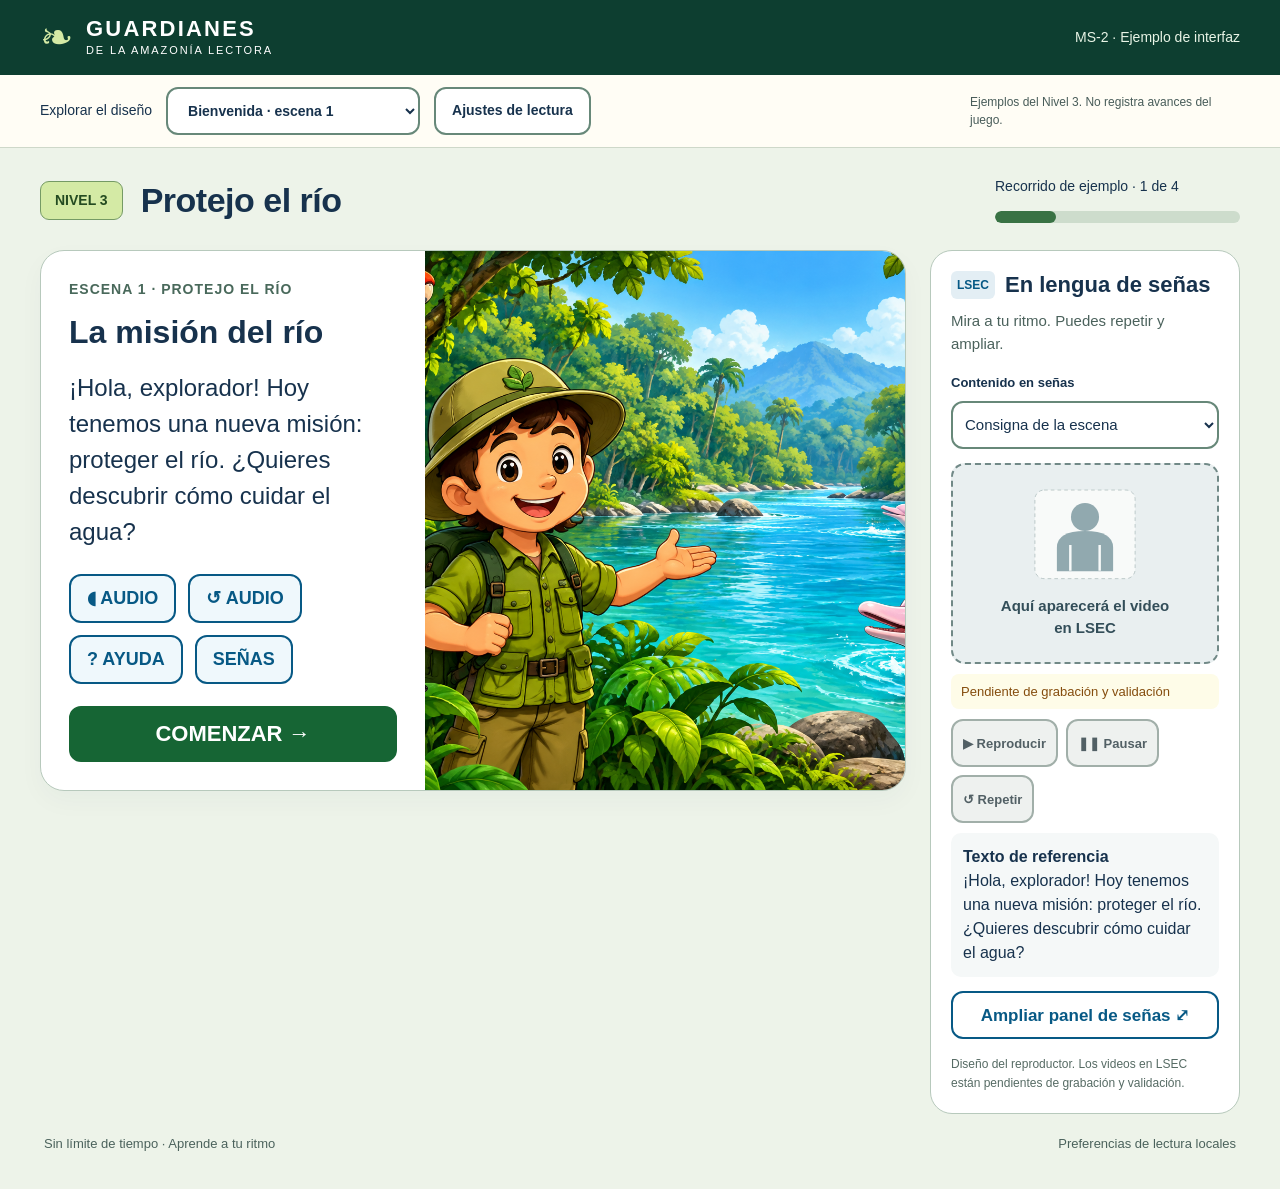
==== prototipo/index.html @ 0db3e6d5 "Documenta MS-2 y agrega prototipo de interfaces con cobertura LSEC" ====
<!doctype html>
<html lang="es"><head><meta charset="utf-8"><meta name="viewport" content="width=device-width,initial-scale=1"><meta name="color-scheme" content="light"><title>Guardianes · MS-2 · Diseño con LSEC</title><link rel="stylesheet" href="styles.css"></head>
<body>
<a class="skip" href="#screen-title">Ir a la actividad</a>
<header class="brand"><div class="brandmark" aria-hidden="true">❧</div><div><strong>GUARDIANES</strong><span>DE LA AMAZONÍA LECTORA</span></div><span class="edition">MS-2 · Ejemplo de interfaz</span></header>
<div class="reviewbar"><label for="screen-picker">Explorar el diseño</label><select id="screen-picker"><option value="welcome">Bienvenida · escena 1</option><option value="single">Una respuesta · escena 2</option><option value="multi">Varias respuestas · escena 11</option><option value="reward">Recompensa · escena 12</option><option value="teacher">Reporte docente · estados</option></select><button id="settings" class="small">Ajustes de lectura</button><span>Ejemplos del Nivel 3. No registra avances del juego.</span></div>
<main class="shell"><div class="levelbar"><div><span class="leveltag">NIVEL 3</span><h1>Protejo el río</h1></div><div class="journey"><span id="journey-label">Recorrido de ejemplo · 1 de 4</span><progress id="journey-progress" max="4" value="1" aria-labelledby="journey-label"></progress></div></div>
<div class="workspace"><section class="game" aria-label="Actividad"><div id="screen"></div></section>
<aside id="sign-panel" class="sign-panel" aria-labelledby="sign-title"><div class="sign-top"><span class="badge">LSEC</span><h2 id="sign-title">En lengua de señas</h2></div><p class="sign-intro">Mira a tu ritmo. Puedes repetir y ampliar.</p><label for="sign-context">Contenido en señas</label><select id="sign-context"></select><div id="sign-content"></div><button id="sign-expand" class="secondary full">Ampliar panel de señas ⤢</button><p class="prototype-note">Diseño del reproductor. Los videos en LSEC están pendientes de grabación y validación.</p></aside></div>
<footer class="game-footer"><span>Sin límite de tiempo · Aprende a tu ritmo</span><span id="save-state" role="status">Preferencias de lectura locales</span></footer></main>
<div id="announcer" class="sr-only" role="status" aria-live="polite" aria-atomic="true"></div>
<dialog id="help-dialog" aria-labelledby="help-title"><div class="dialog-head"><h2 id="help-title">Una pista para ti</h2><button data-close="help-dialog" aria-label="Cerrar ayuda">✕</button></div><p id="help-text"></p><div class="row"><button id="help-sign" class="secondary">Ver esta ayuda en señas</button><button data-close="help-dialog" class="primary">Volver a la actividad</button></div></dialog>
<dialog id="sign-dialog" aria-labelledby="sign-dialog-title"><div class="dialog-head"><h2 id="sign-dialog-title">Lengua de señas ecuatoriana</h2><button data-close="sign-dialog" aria-label="Cerrar panel ampliado">✕</button></div><div id="expanded-sign"></div><button data-close="sign-dialog" class="primary">Volver a la actividad</button></dialog>
<dialog id="settings-dialog" aria-labelledby="settings-title"><div class="dialog-head"><h2 id="settings-title">Ajustes de lectura</h2><button data-close="settings-dialog" aria-label="Cerrar ajustes">✕</button></div><label class="setting"><input type="checkbox" id="large-text"> Texto más grande</label><label class="setting"><input type="checkbox" id="reduce-motion"> Reducir movimiento</label><p>Las respuestas siempre se muestran por escrito. El audio se reproduce solo cuando lo eliges.</p><div class="row"><button id="settings-sign" class="secondary">Ver ajustes en señas</button><button data-close="settings-dialog" class="primary">Guardar y volver</button></div></dialog>
<script src="core.js"></script><script src="data.js"></script><script src="app.js"></script>
</body></html>
---- prototipo/styles.css ----
:root{--ink:#17324d;--green:#166534;--blue:#075985;--line:#678879;--pale:#edf5e9;--focus:#111827;--student:24px}*{box-sizing:border-box}body{margin:0;background:#edf3e9;color:var(--ink);font-family:Arial,sans-serif;line-height:1.5}button,select,input{font:inherit}button,select{min-height:48px;border:2px solid var(--line);border-radius:12px;background:white;color:var(--ink);padding:9px 16px;cursor:pointer;font-weight:700}button:hover{filter:brightness(.97)}button:disabled{cursor:not-allowed;color:#526065;background:#eef1ef;border-color:#a1afa9}button:focus-visible,select:focus-visible,a:focus-visible,input:focus-visible{outline:3px solid var(--focus);outline-offset:4px;box-shadow:0 0 0 3px white}a{color:var(--blue)}.skip{position:absolute;top:-100px;background:white;padding:16px;z-index:10}.skip:focus{top:0}.brand{display:flex;align-items:center;gap:12px;padding:16px 40px;background:#0d3e30;color:white}.brandmark{font-size:40px;color:#d4eaa5;line-height:1}.brand strong{display:block;font-size:22px;letter-spacing:2.2px;line-height:1.2}.brand span:not(.edition){display:block;font-size:11px;letter-spacing:1.9px}.edition{margin-left:auto;font-size:14px;color:#e8f4e6}.reviewbar{display:flex;align-items:center;gap:14px;flex-wrap:wrap;padding:12px 40px;background:#fffdf5;border-bottom:1px solid #ced8c9;font-size:14px}.reviewbar select{min-width:240px}.reviewbar>span{margin-left:auto;max-width:270px;color:#485c59;font-size:12px}.shell{max-width:1600px;margin:0 auto;padding:28px 40px 16px}.levelbar{display:flex;justify-content:space-between;align-items:center;gap:20px;margin-bottom:24px}.levelbar>div:first-child{display:flex;align-items:center;gap:18px}.leveltag{background:#d4eaa5;color:#244b21;border:1px solid #759a65;padding:8px 14px;border-radius:9px;font-size:14px;font-weight:800;white-space:nowrap}h1{font-size:34px;line-height:1.2;margin:0;letter-spacing:-.5px}h2{line-height:1.25;margin:0 0 18px}.journey{font-size:14px;min-width:245px}.journey span{display:block;margin-bottom:8px}progress{width:100%;height:12px;border:0;border-radius:10px;overflow:hidden;background:#cddccc}progress::-webkit-progress-bar{background:#cddccc}progress::-webkit-progress-value{background:#397244;border-radius:10px}.workspace{display:grid;grid-template-columns:minmax(0,1fr) 310px;gap:24px;align-items:start}.game{border:1px solid #b7c9bc;background:white;border-radius:24px;overflow:hidden;box-shadow:0 10px 26px #17324d09;min-width:0}.game-inner{padding:28px}.scene-kicker{font-size:14px;font-weight:700;color:#49695b;letter-spacing:1px;margin:0 0 12px}.student{font-size:var(--student);line-height:1.5}.student h2{font-size:32px}.welcome-layout{display:grid;grid-template-columns:1fr 1.25fr;min-height:500px}.welcome-copy{padding:28px}.welcome-copy p{margin-top:0}.hero{width:100%;height:100%;object-fit:cover;object-position:36% center;min-height:410px}.support-row{display:flex;gap:12px;flex-wrap:wrap;margin:22px 0}.support-row button{background:#eff8fc;border-color:var(--blue);color:var(--blue);font-size:18px}.primary{background:var(--green);border-color:var(--green);color:white;min-height:56px;font-size:22px}.secondary{background:white;color:var(--blue);border-color:var(--blue);font-size:17px}.full{width:100%}.row{display:flex;gap:12px;flex-wrap:wrap;align-items:center}.scene-image{height:165px;background-image:url('assets/guardian-rio.png');background-size:cover;background-position:center 48%;border-bottom:1px solid #b7c9bc}.instructions{margin:0 0 8px}.hint-label{font-size:18px;color:#465c56;margin:8px 0 22px}.options{display:grid;grid-template-columns:repeat(3,minmax(0,1fr));gap:14px;border:0;padding:0;margin:0 0 24px;min-width:0}.options.multi{grid-template-columns:repeat(2,minmax(0,1fr))}.options legend{font-size:18px;margin-bottom:12px}.option{display:flex;flex-direction:column;align-items:center;justify-content:center;padding:14px 10px;background:#fbfdf9;border:2px solid #678879;border-radius:16px;position:relative;font-size:21px;font-weight:700;text-align:center;cursor:pointer;min-height:174px;gap:8px;overflow-wrap:anywhere}.option:hover{background:#f0f7f1}.option:has(input:checked){background:#dbeafe;border-color:#1d4ed8;color:#17324d;box-shadow:inset 0 0 0 1px #1d4ed8}.option:has(input:focus-visible){outline:3px solid #111827;outline-offset:4px;box-shadow:0 0 0 3px white}.option input{appearance:auto;width:24px;height:24px;margin:0;position:absolute;top:12px;left:12px;accent-color:#1d4ed8}.option svg{width:76px;height:76px;margin-top:14px}.option .chosen{font-size:14px;min-height:21px;visibility:hidden}.option:has(input:checked) .chosen{visibility:visible}.option:has(input:disabled){cursor:default}.feedback{margin:20px 0;padding:18px;border:2px solid;border-radius:14px;font-size:22px;line-height:1.5}.feedback.good{color:#166534;background:#f0fdf4}.feedback.retry{color:#9f1239;background:#fff1f2}.feedback.info{color:#854d0e;background:#fefce8}.feedback p{margin:0 0 12px}.sign-panel{background:#fff;border:1px solid #b7c9bc;border-radius:22px;padding:20px;min-width:0}.sign-top{display:flex;align-items:flex-start;gap:10px}.sign-top h2{font-size:22px;margin-bottom:12px}.badge{background:#e3eef4;color:#075985;font-weight:800;font-size:12px;padding:5px 6px;border-radius:6px}.sign-intro{font-size:15px;color:#4b625c;margin:0 0 18px}.sign-panel label{display:block;font-size:13px;font-weight:700;margin-bottom:8px}.sign-panel select{width:100%;font-size:15px;font-weight:400;margin-bottom:14px;padding:8px}.sign-stage{display:flex;align-items:center;justify-content:center;flex-direction:column;gap:10px;aspect-ratio:4/3;background:#e9eff0;border:2px dashed #718987;border-radius:14px;padding:12px;text-align:center;overflow:hidden;color:#334e59}.sign-stage svg{max-height:110px;width:110px}.sign-stage p{font-size:15px;font-weight:700;margin:0}.sign-stage video{width:100%;height:100%;object-fit:contain}.clip-status{margin:10px 0;font-size:13px;color:#854d0e;background:#fefce8;border-radius:8px;padding:8px 10px}.transcript{font-size:16px;margin:10px 0 14px;padding:12px;background:#f5f8f8;border-radius:10px;line-height:1.5}.clip-controls{display:flex;gap:8px;flex-wrap:wrap;margin:10px 0}.clip-controls button{font-size:13px;padding:6px 10px}.prototype-note{font-size:12px;color:#566b64;line-height:1.55;margin:16px 0 0}.game-footer{display:flex;justify-content:space-between;gap:12px;flex-wrap:wrap;font-size:13px;color:#4b625c;padding:20px 4px}.reward{text-align:center;padding:40px 30px}.reward .medal{display:inline-flex;background:#fdf3c7;padding:22px;border-radius:100%;border:6px solid #d9ab32;margin-bottom:20px}.reward .medal svg{width:94px;height:94px}.reward p{text-align:left}.reward h2{font-size:32px}.teacher{padding:30px;font-size:20px}.teacher select{display:block;margin:16px 0}.report-state{background:#f5f8f5;padding:28px;border:2px solid #678879;border-radius:14px;margin:20px 0}.report-state h3{margin-top:0}.small{font-size:14px}.setting{display:flex;align-items:center;gap:14px;font-size:24px;padding:12px 0;cursor:pointer}.setting input{width:28px;height:28px;accent-color:var(--green)}dialog{width:min(760px,calc(100% - 32px));max-height:calc(100dvh - 40px);border:2px solid #517966;border-radius:22px;padding:28px;color:var(--ink);box-shadow:0 15px 80px #102c3b55}dialog::backdrop{background:#102a26aa}.dialog-head{display:flex;gap:16px;align-items:center;justify-content:space-between;margin-bottom:24px}.dialog-head h2{margin:0;font-size:28px}dialog p{font-size:24px}#sign-dialog{width:min(850px,calc(100% - 32px))}#expanded-sign .sign-stage{max-width:540px;margin:auto}#expanded-sign .sign-stage svg{width:200px;max-height:200px}#expanded-sign .transcript{font-size:24px}.sr-only{position:absolute;width:1px;height:1px;padding:0;margin:-1px;overflow:hidden;clip:rect(0,0,0,0);white-space:nowrap;border:0}[hidden]{display:none!important}body.large{--student:30px}body.large .option{font-size:26px}body.large .student h2{font-size:38px}body.large .primary{font-size:28px}body.large .transcript{font-size:20px}body.large .workspace{grid-template-columns:1fr}body.large .sign-panel{max-width:none}body.large .welcome-layout{grid-template-columns:1fr}body.large .hero{max-height:340px}.reduced *{animation:none!important;transition:none!important;scroll-behavior:auto!important}@media(prefers-reduced-motion:reduce){*{animation:none!important;transition:none!important}}@media(max-width:1200px){.welcome-layout{grid-template-columns:1fr}.welcome-layout .hero{max-height:300px;min-height:0;aspect-ratio:2/1}.options{grid-template-columns:1fr}.option{min-height:112px;flex-direction:row;gap:20px;justify-content:flex-start;text-align:left;padding-left:48px}.option svg{margin:0;flex-shrink:0}.option input{top:44px}.chosen{display:none}.options.multi{grid-template-columns:1fr}}@media(max-width:900px){.workspace{grid-template-columns:1fr}.sign-stage{max-height:300px}.shell{padding:22px 20px}.brand,.reviewbar{padding-left:20px;padding-right:20px}.reviewbar>span{margin-left:0;max-width:none}.welcome-layout{grid-template-columns:1fr 1fr}.welcome-layout .hero{height:100%;max-height:none;aspect-ratio:auto}.options{grid-template-columns:repeat(3,minmax(0,1fr))}.option{flex-direction:column;text-align:center;justify-content:center;padding:20px 8px 10px;gap:8px;min-height:170px}.option input{top:12px}.options.multi{grid-template-columns:repeat(2,minmax(0,1fr))}.option svg{margin-top:12px}.sign-panel{padding:22px}.sign-panel select{max-width:500px}.sign-panel .sign-stage{max-width:420px;margin:auto}.levelbar{align-items:flex-start}.journey{min-width:180px}}@media(max-width:600px){.shell{padding:18px 12px}.brand{padding:14px 16px}.brand strong{font-size:18px}.brand span:not(.edition){font-size:9px;letter-spacing:1.4px}.edition{display:none}.reviewbar{padding:12px;gap:10px}.reviewbar select{min-width:0;width:100%}.levelbar{display:block;margin-bottom:18px}.levelbar>div:first-child{gap:10px}.levelbar h1{font-size:27px}.leveltag{font-size:12px;padding:8px}.journey{margin-top:15px}.welcome-layout{grid-template-columns:1fr}.welcome-copy,.game-inner,.teacher{padding:22px 18px}.welcome-layout .hero{height:auto;aspect-ratio:3/2;min-height:0}.options,.options.multi{grid-template-columns:1fr}.option{flex-direction:row;justify-content:flex-start;text-align:left;min-height:118px;padding-left:48px;gap:16px}.option input{top:44px}.option svg{margin:0;flex-shrink:0}.student h2{font-size:28px}.support-row{gap:12px}.support-row button{flex:1;padding:10px;font-size:17px}.primary{width:100%}.scene-image{height:140px}dialog{padding:20px}.dialog-head{align-items:flex-start}.dialog-head h2{font-size:25px}.reward{padding:30px 20px}.game-footer{font-size:12px}.row>*{max-width:100%}.reviewbar>span{font-size:12px}}
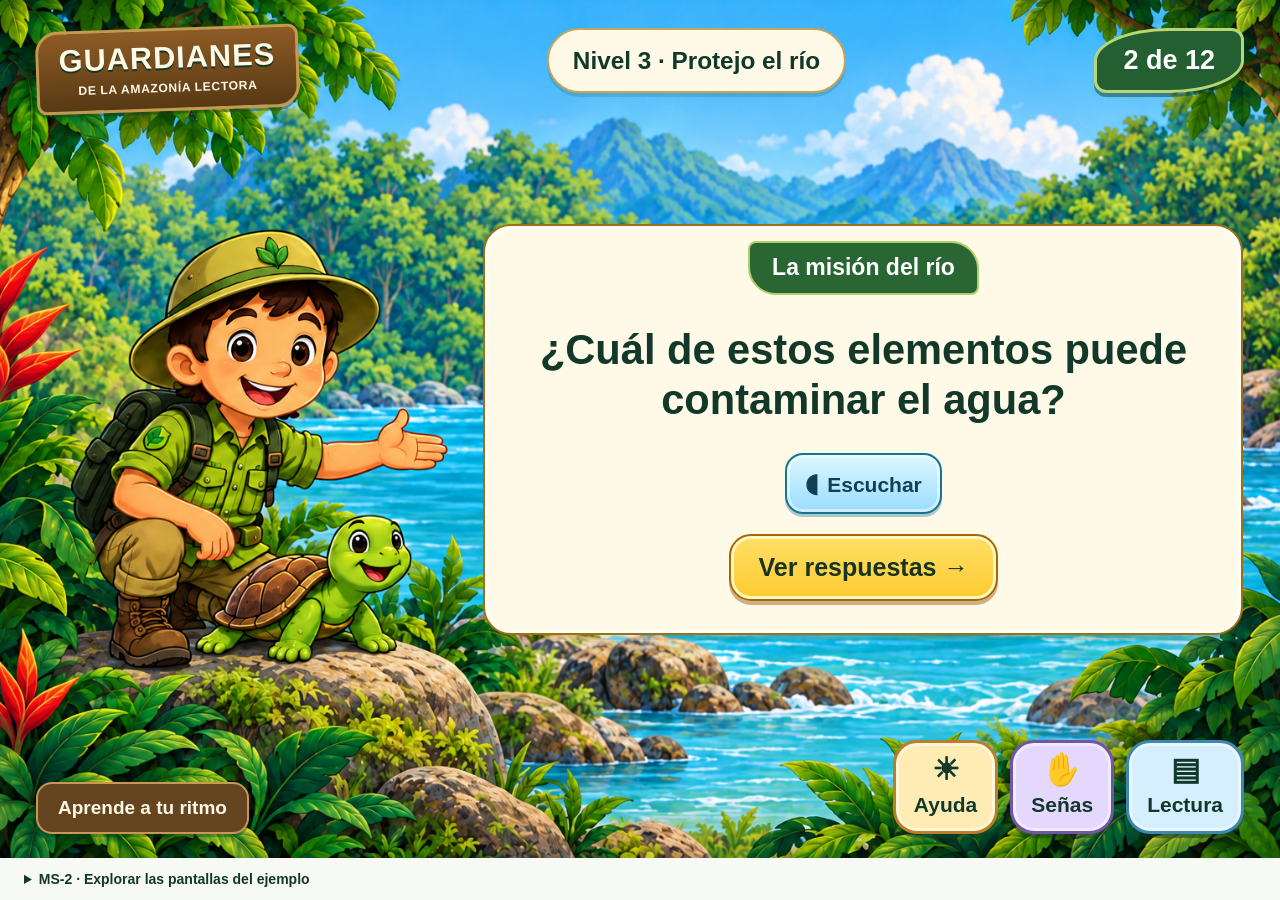
==== commit c5c4f01b: "Define MS-2 con presentacion por etapas y apoyos LSEC" ====
--- a/prototipo/index.html
+++ b/prototipo/index.html
@@ -1,16 +1,16 @@
 <!doctype html>
-<html lang="es"><head><meta charset="utf-8"><meta name="viewport" content="width=device-width,initial-scale=1"><meta name="color-scheme" content="light"><title>Guardianes · MS-2 · Diseño con LSEC</title><link rel="stylesheet" href="styles.css"></head>
+<html lang="es"><head><meta charset="utf-8"><meta name="viewport" content="width=device-width,initial-scale=1"><meta name="color-scheme" content="light"><title>MS-2 · Guardianes de la Amazonía Lectora</title><link rel="stylesheet" href="styles.css"></head>
 <body>
 <a class="skip" href="#screen-title">Ir a la actividad</a>
-<header class="brand"><div class="brandmark" aria-hidden="true">❧</div><div><strong>GUARDIANES</strong><span>DE LA AMAZONÍA LECTORA</span></div><span class="edition">MS-2 · Ejemplo de interfaz</span></header>
-<div class="reviewbar"><label for="screen-picker">Explorar el diseño</label><select id="screen-picker"><option value="welcome">Bienvenida · escena 1</option><option value="single">Una respuesta · escena 2</option><option value="multi">Varias respuestas · escena 11</option><option value="reward">Recompensa · escena 12</option><option value="teacher">Reporte docente · estados</option></select><button id="settings" class="small">Ajustes de lectura</button><span>Ejemplos del Nivel 3. No registra avances del juego.</span></div>
-<main class="shell"><div class="levelbar"><div><span class="leveltag">NIVEL 3</span><h1>Protejo el río</h1></div><div class="journey"><span id="journey-label">Recorrido de ejemplo · 1 de 4</span><progress id="journey-progress" max="4" value="1" aria-labelledby="journey-label"></progress></div></div>
-<div class="workspace"><section class="game" aria-label="Actividad"><div id="screen"></div></section>
-<aside id="sign-panel" class="sign-panel" aria-labelledby="sign-title"><div class="sign-top"><span class="badge">LSEC</span><h2 id="sign-title">En lengua de señas</h2></div><p class="sign-intro">Mira a tu ritmo. Puedes repetir y ampliar.</p><label for="sign-context">Contenido en señas</label><select id="sign-context"></select><div id="sign-content"></div><button id="sign-expand" class="secondary full">Ampliar panel de señas ⤢</button><p class="prototype-note">Diseño del reproductor. Los videos en LSEC están pendientes de grabación y validación.</p></aside></div>
-<footer class="game-footer"><span>Sin límite de tiempo · Aprende a tu ritmo</span><span id="save-state" role="status">Preferencias de lectura locales</span></footer></main>
+<div class="scene">
+<header class="header"><div class="wordmark"><strong>GUARDIANES</strong><span>DE LA AMAZONÍA LECTORA</span></div><div class="level">Nivel 3 · Protejo el río</div><div class="progress" id="progress-label" aria-label="Escena 2 de 12">2 de 12</div></header>
+<main id="screen" class="activity" aria-label="Actividad del río"></main>
+<footer class="scene-footer"><span class="pace">Aprende a tu ritmo</span><nav class="utilities" aria-label="Apoyos de la actividad"><button id="help" class="utility help" aria-haspopup="dialog"><span aria-hidden="true">☀</span>Ayuda</button><button id="sign" class="utility sign" aria-haspopup="dialog"><span aria-hidden="true">✋</span>Señas</button><button id="settings" class="utility reading" aria-haspopup="dialog"><span aria-hidden="true">▤</span>Lectura</button></nav></footer>
+</div>
+<details class="review"><summary>MS-2 · Explorar las pantallas del ejemplo</summary><div class="review-content"><label for="screen-picker">Pantalla</label><select id="screen-picker"><option value="single">Pregunta · escena 2</option><option value="welcome">Bienvenida · escena 1</option><option value="multi">Varias respuestas · escena 11</option><option value="reward">Recompensa · escena 12</option><option value="teacher">Reporte docente</option></select><p>Prototipo de interfaz. Las escenas 1, 2, 11 y 12 son ejemplos independientes del Nivel 3. No registra el progreso del juego. Los videos LSEC requieren grabación y validación.</p></div></details>
 <div id="announcer" class="sr-only" role="status" aria-live="polite" aria-atomic="true"></div>
-<dialog id="help-dialog" aria-labelledby="help-title"><div class="dialog-head"><h2 id="help-title">Una pista para ti</h2><button data-close="help-dialog" aria-label="Cerrar ayuda">✕</button></div><p id="help-text"></p><div class="row"><button id="help-sign" class="secondary">Ver esta ayuda en señas</button><button data-close="help-dialog" class="primary">Volver a la actividad</button></div></dialog>
-<dialog id="sign-dialog" aria-labelledby="sign-dialog-title"><div class="dialog-head"><h2 id="sign-dialog-title">Lengua de señas ecuatoriana</h2><button data-close="sign-dialog" aria-label="Cerrar panel ampliado">✕</button></div><div id="expanded-sign"></div><button data-close="sign-dialog" class="primary">Volver a la actividad</button></dialog>
-<dialog id="settings-dialog" aria-labelledby="settings-title"><div class="dialog-head"><h2 id="settings-title">Ajustes de lectura</h2><button data-close="settings-dialog" aria-label="Cerrar ajustes">✕</button></div><label class="setting"><input type="checkbox" id="large-text"> Texto más grande</label><label class="setting"><input type="checkbox" id="reduce-motion"> Reducir movimiento</label><p>Las respuestas siempre se muestran por escrito. El audio se reproduce solo cuando lo eliges.</p><div class="row"><button id="settings-sign" class="secondary">Ver ajustes en señas</button><button data-close="settings-dialog" class="primary">Guardar y volver</button></div></dialog>
-<script src="core.js"></script><script src="data.js"></script><script src="app.js"></script>
+<dialog id="help-dialog" aria-labelledby="help-title"><div class="dialog-head"><h2 id="help-title">☀ Una pista</h2><button data-close="help-dialog" class="close" aria-label="Cerrar ayuda">×</button></div><p id="help-text" class="hint-text"></p><div class="dialog-actions"><button id="help-audio" class="audio">Escuchar pista</button><button id="help-sign" class="subtle">Ver pista en señas</button><button data-close="help-dialog" class="primary">¡Voy a intentarlo!</button></div></dialog>
+<dialog id="sign-dialog" aria-labelledby="sign-title"><div class="dialog-head"><h2 id="sign-title">Lengua de señas</h2><button data-close="sign-dialog" class="close" aria-label="Cerrar señas">×</button></div><p class="subheading">Lengua de señas ecuatoriana · LSEC</p><label for="sign-context">Contenido de esta actividad</label><select id="sign-context"></select><div id="sign-content"></div><button data-close="sign-dialog" class="primary return">Volver a la actividad</button></dialog>
+<dialog id="settings-dialog" aria-labelledby="settings-title"><div class="dialog-head"><h2 id="settings-title">Lectura</h2><button data-close="settings-dialog" class="close" aria-label="Cerrar lectura">×</button></div><label class="setting"><input type="checkbox" id="large-text">Texto más grande</label><label class="setting"><input type="checkbox" id="reduce-motion">Reducir movimiento</label><p>Lee o escucha a tu ritmo. Puedes repetir la consigna y abrir las señas cuando lo necesites.</p><p id="save-state" class="save-state" role="status">Preferencias de lectura locales</p><div class="dialog-actions"><button id="settings-sign" class="subtle">Ver ajustes en señas</button><button data-close="settings-dialog" class="primary">Guardar y volver</button></div></dialog>
+<script src="core.js"></script><script src="data.js"></script><script src="icons.js"></script><script src="app.js"></script>
 </body></html>
--- a/prototipo/styles.css
+++ b/prototipo/styles.css
@@ -1 +1,8 @@
-:root{--ink:#17324d;--green:#166534;--blue:#075985;--line:#678879;--pale:#edf5e9;--focus:#111827;--student:24px}*{box-sizing:border-box}body{margin:0;background:#edf3e9;color:var(--ink);font-family:Arial,sans-serif;line-height:1.5}button,select,input{font:inherit}button,select{min-height:48px;border:2px solid var(--line);border-radius:12px;background:white;color:var(--ink);padding:9px 16px;cursor:pointer;font-weight:700}button:hover{filter:brightness(.97)}button:disabled{cursor:not-allowed;color:#526065;background:#eef1ef;border-color:#a1afa9}button:focus-visible,select:focus-visible,a:focus-visible,input:focus-visible{outline:3px solid var(--focus);outline-offset:4px;box-shadow:0 0 0 3px white}a{color:var(--blue)}.skip{position:absolute;top:-100px;background:white;padding:16px;z-index:10}.skip:focus{top:0}.brand{display:flex;align-items:center;gap:12px;padding:16px 40px;background:#0d3e30;color:white}.brandmark{font-size:40px;color:#d4eaa5;line-height:1}.brand strong{display:block;font-size:22px;letter-spacing:2.2px;line-height:1.2}.brand span:not(.edition){display:block;font-size:11px;letter-spacing:1.9px}.edition{margin-left:auto;font-size:14px;color:#e8f4e6}.reviewbar{display:flex;align-items:center;gap:14px;flex-wrap:wrap;padding:12px 40px;background:#fffdf5;border-bottom:1px solid #ced8c9;font-size:14px}.reviewbar select{min-width:240px}.reviewbar>span{margin-left:auto;max-width:270px;color:#485c59;font-size:12px}.shell{max-width:1600px;margin:0 auto;padding:28px 40px 16px}.levelbar{display:flex;justify-content:space-between;align-items:center;gap:20px;margin-bottom:24px}.levelbar>div:first-child{display:flex;align-items:center;gap:18px}.leveltag{background:#d4eaa5;color:#244b21;border:1px solid #759a65;padding:8px 14px;border-radius:9px;font-size:14px;font-weight:800;white-space:nowrap}h1{font-size:34px;line-height:1.2;margin:0;letter-spacing:-.5px}h2{line-height:1.25;margin:0 0 18px}.journey{font-size:14px;min-width:245px}.journey span{display:block;margin-bottom:8px}progress{width:100%;height:12px;border:0;border-radius:10px;overflow:hidden;background:#cddccc}progress::-webkit-progress-bar{background:#cddccc}progress::-webkit-progress-value{background:#397244;border-radius:10px}.workspace{display:grid;grid-template-columns:minmax(0,1fr) 310px;gap:24px;align-items:start}.game{border:1px solid #b7c9bc;background:white;border-radius:24px;overflow:hidden;box-shadow:0 10px 26px #17324d09;min-width:0}.game-inner{padding:28px}.scene-kicker{font-size:14px;font-weight:700;color:#49695b;letter-spacing:1px;margin:0 0 12px}.student{font-size:var(--student);line-height:1.5}.student h2{font-size:32px}.welcome-layout{display:grid;grid-template-columns:1fr 1.25fr;min-height:500px}.welcome-copy{padding:28px}.welcome-copy p{margin-top:0}.hero{width:100%;height:100%;object-fit:cover;object-position:36% center;min-height:410px}.support-row{display:flex;gap:12px;flex-wrap:wrap;margin:22px 0}.support-row button{background:#eff8fc;border-color:var(--blue);color:var(--blue);font-size:18px}.primary{background:var(--green);border-color:var(--green);color:white;min-height:56px;font-size:22px}.secondary{background:white;color:var(--blue);border-color:var(--blue);font-size:17px}.full{width:100%}.row{display:flex;gap:12px;flex-wrap:wrap;align-items:center}.scene-image{height:165px;background-image:url('assets/guardian-rio.png');background-size:cover;background-position:center 48%;border-bottom:1px solid #b7c9bc}.instructions{margin:0 0 8px}.hint-label{font-size:18px;color:#465c56;margin:8px 0 22px}.options{display:grid;grid-template-columns:repeat(3,minmax(0,1fr));gap:14px;border:0;padding:0;margin:0 0 24px;min-width:0}.options.multi{grid-template-columns:repeat(2,minmax(0,1fr))}.options legend{font-size:18px;margin-bottom:12px}.option{display:flex;flex-direction:column;align-items:center;justify-content:center;padding:14px 10px;background:#fbfdf9;border:2px solid #678879;border-radius:16px;position:relative;font-size:21px;font-weight:700;text-align:center;cursor:pointer;min-height:174px;gap:8px;overflow-wrap:anywhere}.option:hover{background:#f0f7f1}.option:has(input:checked){background:#dbeafe;border-color:#1d4ed8;color:#17324d;box-shadow:inset 0 0 0 1px #1d4ed8}.option:has(input:focus-visible){outline:3px solid #111827;outline-offset:4px;box-shadow:0 0 0 3px white}.option input{appearance:auto;width:24px;height:24px;margin:0;position:absolute;top:12px;left:12px;accent-color:#1d4ed8}.option svg{width:76px;height:76px;margin-top:14px}.option .chosen{font-size:14px;min-height:21px;visibility:hidden}.option:has(input:checked) .chosen{visibility:visible}.option:has(input:disabled){cursor:default}.feedback{margin:20px 0;padding:18px;border:2px solid;border-radius:14px;font-size:22px;line-height:1.5}.feedback.good{color:#166534;background:#f0fdf4}.feedback.retry{color:#9f1239;background:#fff1f2}.feedback.info{color:#854d0e;background:#fefce8}.feedback p{margin:0 0 12px}.sign-panel{background:#fff;border:1px solid #b7c9bc;border-radius:22px;padding:20px;min-width:0}.sign-top{display:flex;align-items:flex-start;gap:10px}.sign-top h2{font-size:22px;margin-bottom:12px}.badge{background:#e3eef4;color:#075985;font-weight:800;font-size:12px;padding:5px 6px;border-radius:6px}.sign-intro{font-size:15px;color:#4b625c;margin:0 0 18px}.sign-panel label{display:block;font-size:13px;font-weight:700;margin-bottom:8px}.sign-panel select{width:100%;font-size:15px;font-weight:400;margin-bottom:14px;padding:8px}.sign-stage{display:flex;align-items:center;justify-content:center;flex-direction:column;gap:10px;aspect-ratio:4/3;background:#e9eff0;border:2px dashed #718987;border-radius:14px;padding:12px;text-align:center;overflow:hidden;color:#334e59}.sign-stage svg{max-height:110px;width:110px}.sign-stage p{font-size:15px;font-weight:700;margin:0}.sign-stage video{width:100%;height:100%;object-fit:contain}.clip-status{margin:10px 0;font-size:13px;color:#854d0e;background:#fefce8;border-radius:8px;padding:8px 10px}.transcript{font-size:16px;margin:10px 0 14px;padding:12px;background:#f5f8f8;border-radius:10px;line-height:1.5}.clip-controls{display:flex;gap:8px;flex-wrap:wrap;margin:10px 0}.clip-controls button{font-size:13px;padding:6px 10px}.prototype-note{font-size:12px;color:#566b64;line-height:1.55;margin:16px 0 0}.game-footer{display:flex;justify-content:space-between;gap:12px;flex-wrap:wrap;font-size:13px;color:#4b625c;padding:20px 4px}.reward{text-align:center;padding:40px 30px}.reward .medal{display:inline-flex;background:#fdf3c7;padding:22px;border-radius:100%;border:6px solid #d9ab32;margin-bottom:20px}.reward .medal svg{width:94px;height:94px}.reward p{text-align:left}.reward h2{font-size:32px}.teacher{padding:30px;font-size:20px}.teacher select{display:block;margin:16px 0}.report-state{background:#f5f8f5;padding:28px;border:2px solid #678879;border-radius:14px;margin:20px 0}.report-state h3{margin-top:0}.small{font-size:14px}.setting{display:flex;align-items:center;gap:14px;font-size:24px;padding:12px 0;cursor:pointer}.setting input{width:28px;height:28px;accent-color:var(--green)}dialog{width:min(760px,calc(100% - 32px));max-height:calc(100dvh - 40px);border:2px solid #517966;border-radius:22px;padding:28px;color:var(--ink);box-shadow:0 15px 80px #102c3b55}dialog::backdrop{background:#102a26aa}.dialog-head{display:flex;gap:16px;align-items:center;justify-content:space-between;margin-bottom:24px}.dialog-head h2{margin:0;font-size:28px}dialog p{font-size:24px}#sign-dialog{width:min(850px,calc(100% - 32px))}#expanded-sign .sign-stage{max-width:540px;margin:auto}#expanded-sign .sign-stage svg{width:200px;max-height:200px}#expanded-sign .transcript{font-size:24px}.sr-only{position:absolute;width:1px;height:1px;padding:0;margin:-1px;overflow:hidden;clip:rect(0,0,0,0);white-space:nowrap;border:0}[hidden]{display:none!important}body.large{--student:30px}body.large .option{font-size:26px}body.large .student h2{font-size:38px}body.large .primary{font-size:28px}body.large .transcript{font-size:20px}body.large .workspace{grid-template-columns:1fr}body.large .sign-panel{max-width:none}body.large .welcome-layout{grid-template-columns:1fr}body.large .hero{max-height:340px}.reduced *{animation:none!important;transition:none!important;scroll-behavior:auto!important}@media(prefers-reduced-motion:reduce){*{animation:none!important;transition:none!important}}@media(max-width:1200px){.welcome-layout{grid-template-columns:1fr}.welcome-layout .hero{max-height:300px;min-height:0;aspect-ratio:2/1}.options{grid-template-columns:1fr}.option{min-height:112px;flex-direction:row;gap:20px;justify-content:flex-start;text-align:left;padding-left:48px}.option svg{margin:0;flex-shrink:0}.option input{top:44px}.chosen{display:none}.options.multi{grid-template-columns:1fr}}@media(max-width:900px){.workspace{grid-template-columns:1fr}.sign-stage{max-height:300px}.shell{padding:22px 20px}.brand,.reviewbar{padding-left:20px;padding-right:20px}.reviewbar>span{margin-left:0;max-width:none}.welcome-layout{grid-template-columns:1fr 1fr}.welcome-layout .hero{height:100%;max-height:none;aspect-ratio:auto}.options{grid-template-columns:repeat(3,minmax(0,1fr))}.option{flex-direction:column;text-align:center;justify-content:center;padding:20px 8px 10px;gap:8px;min-height:170px}.option input{top:12px}.options.multi{grid-template-columns:repeat(2,minmax(0,1fr))}.option svg{margin-top:12px}.sign-panel{padding:22px}.sign-panel select{max-width:500px}.sign-panel .sign-stage{max-width:420px;margin:auto}.levelbar{align-items:flex-start}.journey{min-width:180px}}@media(max-width:600px){.shell{padding:18px 12px}.brand{padding:14px 16px}.brand strong{font-size:18px}.brand span:not(.edition){font-size:9px;letter-spacing:1.4px}.edition{display:none}.reviewbar{padding:12px;gap:10px}.reviewbar select{min-width:0;width:100%}.levelbar{display:block;margin-bottom:18px}.levelbar>div:first-child{gap:10px}.levelbar h1{font-size:27px}.leveltag{font-size:12px;padding:8px}.journey{margin-top:15px}.welcome-layout{grid-template-columns:1fr}.welcome-copy,.game-inner,.teacher{padding:22px 18px}.welcome-layout .hero{height:auto;aspect-ratio:3/2;min-height:0}.options,.options.multi{grid-template-columns:1fr}.option{flex-direction:row;justify-content:flex-start;text-align:left;min-height:118px;padding-left:48px;gap:16px}.option input{top:44px}.option svg{margin:0;flex-shrink:0}.student h2{font-size:28px}.support-row{gap:12px}.support-row button{flex:1;padding:10px;font-size:17px}.primary{width:100%}.scene-image{height:140px}dialog{padding:20px}.dialog-head{align-items:flex-start}.dialog-head h2{font-size:25px}.reward{padding:30px 20px}.game-footer{font-size:12px}.row>*{max-width:100%}.reviewbar>span{font-size:12px}}
+:root{--ink:#12382a;--cream:#fff9e7;--gold:#ffd44d;--gold-edge:#a6660c;--blue:#c8efff;--purple:#e4d8ff;--text:24px;--line:#598065}*{box-sizing:border-box}body{margin:0;background:#eaf3e6;color:var(--ink);font-family:'Trebuchet MS',Arial,sans-serif;line-height:1.45}button,select,input{font:inherit}button,select{min-height:48px;border:2px solid var(--line);border-radius:16px;padding:10px 18px;color:var(--ink);background:var(--cream);cursor:pointer;font-weight:700}button:hover{filter:brightness(1.035);box-shadow:0 4px 0 #153b2920}button:disabled{cursor:default;background:#e6e5df;color:#58615f;border-color:#848d87;box-shadow:none}button:focus-visible,select:focus-visible,a:focus-visible,input:focus-visible,summary:focus-visible{outline:3px solid #111827;outline-offset:4px;box-shadow:0 0 0 3px white}button:active:not(:disabled){transform:translateY(1px)}h1,h2,h3,p{margin-top:0}h1,h2{line-height:1.2}svg{display:block}.skip{position:absolute;top:-100px;left:16px;padding:16px;background:white;z-index:20}.skip:focus{top:16px}.scene{max-width:1680px;margin:0 auto;min-height:760px;min-height:max(760px,calc(100dvh - 42px));display:grid;grid-template-rows:auto 1fr auto;gap:24px;background:#b5dbca url('assets/guardian-modular.png') center center/cover no-repeat;padding:28px 36px 24px;isolation:isolate}.header{display:flex;align-items:flex-start;justify-content:space-between;gap:20px}.wordmark{background:linear-gradient(#8e5b25,#573914);border:3px solid #c89851;box-shadow:0 3px 0 #173e2370;border-radius:22px 10px 22px 10px;padding:10px 20px;color:#fff9e7;text-align:center;transform:rotate(-2deg)}.wordmark strong{display:block;font-size:clamp(20px,2.4vw,34px);letter-spacing:1px;line-height:1.1;text-shadow:0 2px #173620}.wordmark span{font-size:clamp(10px,.95vw,13px);font-weight:800;letter-spacing:.6px}.level{background:var(--cream);padding:13px 24px;border:2px solid #c6a45d;border-radius:40px;font-size:clamp(18px,1.9vw,28px);font-weight:bold;box-shadow:0 4px 0 #24442c30}.progress{background:#245f32;color:white;border:3px solid #b7d675;border-radius:50% 12px 50% 12px;padding:10px 26px;min-width:142px;text-align:center;font-size:27px;font-weight:800;box-shadow:0 4px 0 #153e2780}.activity{width:63%;margin:20px 0 12px auto;align-self:center;min-width:0}.question-card,.question-strip,.content-card,.answer,.feedback,.touch-hint{background:var(--cream);border:2px solid #d4ab57;box-shadow:0 5px 0 #80632025, inset 0 0 0 4px #ffffff70;border-radius:28px}.question-card{max-width:760px;margin:auto;padding:32px 34px;text-align:center}.kicker{display:inline-block;background:#296634;color:white;border:2px solid #afce6a;padding:8px 22px;margin:-58px auto 22px;border-radius:8px 28px 8px 28px;font-size:23px;font-weight:bold}.question-card h1{font-size:clamp(30px,3.25vw,48px);margin:8px 0 28px}.question-card .audio{display:block;margin:0 auto 20px}.primary{background:linear-gradient(#ffdf66,#ffca31);border:2px solid var(--gold-edge);box-shadow:inset 0 0 0 3px #fff8bb,0 4px 0 #96581575;border-radius:22px;font-size:25px;min-height:62px;padding:13px 28px;color:#183321}.audio{background:linear-gradient(#dcf7ff,#9bdcff);border-color:#117595;color:#103f58;border-radius:18px;font-size:21px;box-shadow:inset 0 0 0 3px #ffffff80,0 3px 0 #07598550;white-space:nowrap}.audio:before{content:'◖';font-size:26px;margin-right:8px}.question-strip{padding:22px 26px;display:flex;align-items:center;gap:22px;margin-bottom:24px}.question-strip h1{font-size:clamp(27px,2.7vw,39px);margin:0;flex:1}.question-strip .audio{font-size:18px;padding:10px 16px}.options{display:grid;grid-template-columns:repeat(3,minmax(0,1fr));gap:18px;min-width:0;margin:0;border:0;padding:0}.answer{display:flex;flex-direction:column;justify-content:center;align-items:center;gap:16px;padding:24px 14px;min-height:258px;text-align:center;font-size:clamp(22px,2.1vw,30px);line-height:1.2;overflow-wrap:anywhere;font-weight:bold;position:relative}.answer svg{width:112px;height:112px;max-width:100%;filter:drop-shadow(0 5px 1px #12382a15)}.answer:disabled{background:var(--cream);color:var(--ink);border-color:#d4ab57;opacity:1}.answer.chosen,.answer:has(input:checked){border:3px solid #1d4ed8;box-shadow:0 0 0 3px #fff,inset 0 0 0 3px #bfdbfe}.choice-mark{font-size:15px}.options.multi{grid-template-columns:repeat(2,minmax(0,1fr));margin-bottom:20px}.multi .answer{flex-direction:row;min-height:150px;padding-left:44px;font-size:23px;cursor:pointer}.multi svg{width:76px;height:76px;flex-shrink:0}.answer input{position:absolute;left:14px;top:18px;width:24px;height:24px;accent-color:#1d4ed8}.answer:has(input:focus-visible){outline:3px solid #111827;outline-offset:5px}.touch-hint{display:table;margin:22px auto 0;padding:9px 30px;font-size:22px;font-weight:bold;text-align:center}.feedback{padding:20px 24px;margin-top:22px;border-color:#486e42;font-size:var(--text)}.feedback.retry{border-color:#8c3c29}.feedback p{margin-bottom:12px}.feedback .row{display:flex;align-items:center;flex-wrap:wrap;gap:12px}.subtle{background:var(--cream);border-color:#526f60;font-size:18px;min-height:48px}.content-card{padding:32px;font-size:var(--text)}.content-card h1{font-size:38px}.content-card .row{display:flex;gap:14px;flex-wrap:wrap}.reward{text-align:center}.reward svg{width:110px;height:110px;margin:0 auto 20px}.reward p{text-align:left}.small-note{font-size:16px}.scene-footer{display:flex;justify-content:space-between;gap:24px;align-items:flex-end}.pace{font-size:19px;font-weight:bold;background:#65451f;color:#fff9e7;border:2px solid #c89851;border-radius:16px;padding:10px 20px;box-shadow:0 3px 0 #123d3060}.utilities{display:flex;gap:12px}.utility{display:flex;flex-direction:column;align-items:center;justify-content:center;gap:4px;min-width:102px;min-height:94px;font-size:21px;border-radius:24px;border-width:3px;box-shadow:inset 0 0 0 3px #ffffff80,0 4px 0 #153e2780}.utility span{font-size:31px;line-height:1.05}.utility.help{background:#ffecb5;border-color:#bb8027}.utility.sign{background:var(--purple);border-color:#7355a5}.utility.reading{background:#d5efff;border-color:#3c88b2}.review{max-width:1680px;margin:auto;background:#f7f9f4;font-size:14px}.review summary{cursor:pointer;padding:11px 24px;font-weight:bold}.review-content{padding:12px 24px 24px}.review select{margin:0 16px 12px}.review p{max-width:840px}.report-state{margin:20px 0;background:#eef3ea;border:2px solid #698a73;border-radius:18px;padding:24px}.report-state h2{font-size:26px}dialog{width:min(730px,calc(100% - 32px));max-height:calc(100dvh - 32px);padding:28px 32px;border:2px solid #d4ab57;border-radius:30px;background:var(--cream);color:var(--ink);box-shadow:0 18px 100px #0f302455,inset 0 0 0 4px #ffffff80;overflow-y:auto}dialog::backdrop{background:#093b40a6}.dialog-head{display:flex;align-items:center;justify-content:space-between;gap:16px;margin-bottom:20px}.dialog-head h2{font-size:34px;margin:0}.close{width:50px;height:50px;padding:0;border-radius:50%;font-size:34px;line-height:1;flex-shrink:0}.hint-text{text-align:center;font-size:32px;font-weight:bold;margin:24px 0;line-height:1.45}.dialog-actions{display:flex;justify-content:center;align-items:center;gap:16px;flex-wrap:wrap}.dialog-actions .primary{flex-basis:100%;max-width:380px}.subheading{font-size:16px;color:#3c5a50;margin-top:-10px}#sign-dialog label{font-size:16px;font-weight:bold;display:block;margin-bottom:6px}#sign-context{width:100%;font-size:17px;font-weight:normal;margin-bottom:18px}.sign-stage{aspect-ratio:16/9;background:#dfd3fb;border:2px solid #9985c0;border-radius:22px;display:flex;align-items:center;justify-content:center;flex-direction:column;gap:16px;color:#45276c;font-size:25px;font-weight:bold;overflow:hidden}.sign-stage .hands{font-size:62px;line-height:1}.sign-stage video{width:100%;height:100%;object-fit:contain}.sign-stage p{margin:0}.transcript{font-size:24px;line-height:1.4;margin:18px 0}.clip-status{font-size:15px}.clip-controls{display:flex;gap:10px;flex-wrap:wrap;margin:12px 0 20px}.clip-controls button{font-size:17px}.return{display:block;margin:auto}.sign-expanded{width:min(1100px,calc(100% - 24px))}.sign-expanded .sign-stage{max-height:58dvh}.setting{display:flex;align-items:center;gap:16px;font-size:26px;padding:12px 0;cursor:pointer}.setting input{width:28px;height:28px;accent-color:#245f32}.save-state{font-size:16px;background:#ecf4e5;padding:12px;border-radius:10px}#settings-dialog p{font-size:22px}.sr-only{position:absolute;width:1px;height:1px;padding:0;margin:-1px;overflow:hidden;clip:rect(0,0,0,0);white-space:nowrap;border:0}[hidden]{display:none!important}.large{--text:30px}.large .question-card h1{font-size:52px}.large .question-strip h1{font-size:42px}.large .answer{font-size:30px}.large .transcript{font-size:30px}.large .content-card h1{font-size:44px}.large .activity{width:70%}.reduced *{animation:none!important;transition:none!important;scroll-behavior:auto!important}@media(prefers-reduced-motion:reduce){*{animation:none!important;transition:none!important}}
+@media(max-width:1100px){.scene{padding:22px;gap:28px;background-position:32% center}.activity{width:67%;margin-top:40px}.header{gap:12px}.level{padding:12px 18px}.wordmark{padding:9px 12px}.progress{min-width:112px;padding:10px 15px;font-size:23px}.question-strip{display:block}.question-strip .audio{display:block;margin:16px 0 0 auto}.answer{min-height:216px;padding:20px 10px;font-size:22px}.answer svg{width:82px;height:82px}.options{gap:12px}.multi .answer{font-size:21px;flex-direction:column}.utility{min-width:94px}.large .activity{width:74%}}
+@media(max-width:760px){.scene{padding:18px 16px;min-height:100dvh;background-position:26% center;gap:36px}.header{flex-wrap:wrap;align-items:center}.wordmark{order:0}.level{order:2;flex-basis:100%;text-align:center;font-size:21px}.progress{order:1}.activity,.large .activity{width:100%;margin:130px 0 0}.question-card{padding:28px 22px}.question-card h1,.large .question-card h1{font-size:34px}.question-strip h1,.large .question-strip h1{font-size:30px}.options{grid-template-columns:1fr}.answer{flex-direction:row;min-height:126px;text-align:left;justify-content:flex-start;padding:18px 22px;font-size:24px}.answer svg{width:82px;height:82px;flex-shrink:0}.options.multi{grid-template-columns:1fr}.multi .answer{flex-direction:row;font-size:24px;padding-left:48px}.scene-footer{flex-wrap:wrap;justify-content:center}.pace{order:2;font-size:16px}.utilities{width:100%;justify-content:center}.utility{min-width:0;flex:1;max-width:130px;font-size:20px}.large .answer{font-size:28px}.question-strip{padding:22px}.primary{font-size:24px}.content-card{padding:26px 22px}.content-card h1{font-size:32px}dialog{padding:24px 20px;border-radius:22px}.dialog-head h2{font-size:28px}.hint-text{font-size:27px}.sign-stage{font-size:21px}.sign-stage .hands{font-size:42px}.transcript{font-size:23px}.review select{display:block;width:100%;margin:10px 0}.clip-controls button{flex:1}.return{width:100%}.setting{font-size:23px}.sign-expanded .sign-stage{max-height:none}}
+@media(max-width:380px){.scene{padding:14px 12px}.wordmark strong{font-size:18px}.wordmark span{font-size:9px}.progress{font-size:20px;min-width:92px;padding:9px}.question-card h1,.large .question-card h1{font-size:30px}.kicker{font-size:19px;padding:8px 14px}.utility{font-size:17px;padding:10px 8px;min-height:88px}.utility span{font-size:28px}.utilities{gap:8px}.question-card .primary{width:100%;padding:12px}.answer{padding:18px 14px;font-size:22px}.answer svg{width:64px;height:64px}.hint-text{font-size:24px}.dialog-head h2{font-size:25px}}
+@media(min-width:761px) and (max-height:800px){.scene{min-height:calc(100dvh - 42px);padding:20px 30px 18px;gap:18px}.activity{margin-top:12px;margin-bottom:6px}.wordmark strong{font-size:27px}.level{font-size:24px;padding:10px 24px}.progress{font-size:24px;padding:8px 24px}.question-card{padding:24px 30px}.question-card h1{font-size:39px;margin:6px 0 20px}.question-card .audio{margin-bottom:16px}.kicker{font-size:21px;padding:6px 20px;margin-bottom:12px}.primary{min-height:54px;font-size:23px;padding:11px 26px}.utility{min-height:78px;font-size:19px;border-radius:20px}.utility span{font-size:26px}.question-strip{padding:18px 22px;margin-bottom:20px}.question-strip h1{font-size:31px}.answer{min-height:206px;font-size:25px;padding:20px 14px}.answer svg{width:90px;height:90px}.touch-hint{margin-top:18px;font-size:20px}.large .question-card h1{font-size:48px}.large .question-strip h1{font-size:38px}}
+.question-card,.question-strip,.content-card,.answer,.feedback,.touch-hint{border-color:#9c7018}.answer:disabled{border-color:#9c7018}
+@media(min-width:761px) and (max-height:800px){#sign-dialog{padding:20px 26px;width:min(700px,calc(100% - 32px))}#sign-dialog .dialog-head{margin-bottom:10px}#sign-dialog .dialog-head h2{font-size:28px}#sign-dialog .subheading{margin:0 0 10px;font-size:14px}#sign-dialog label{font-size:14px}#sign-context{margin-bottom:12px;font-size:16px}.sign-stage{max-width:390px;margin:auto}.sign-stage .hands{font-size:42px}.sign-stage p{font-size:22px}.transcript{font-size:21px;margin:12px 0}.clip-status{margin:8px 0;font-size:14px}.clip-controls{margin:10px 0 14px}.clip-controls button{font-size:16px;padding:8px 14px}#sign-dialog.sign-expanded{width:min(1050px,calc(100% - 24px))}.sign-expanded .sign-stage{max-width:650px}}
+#report-state{display:block;width:100%;max-width:100%;font-size:20px;margin:12px 0}
